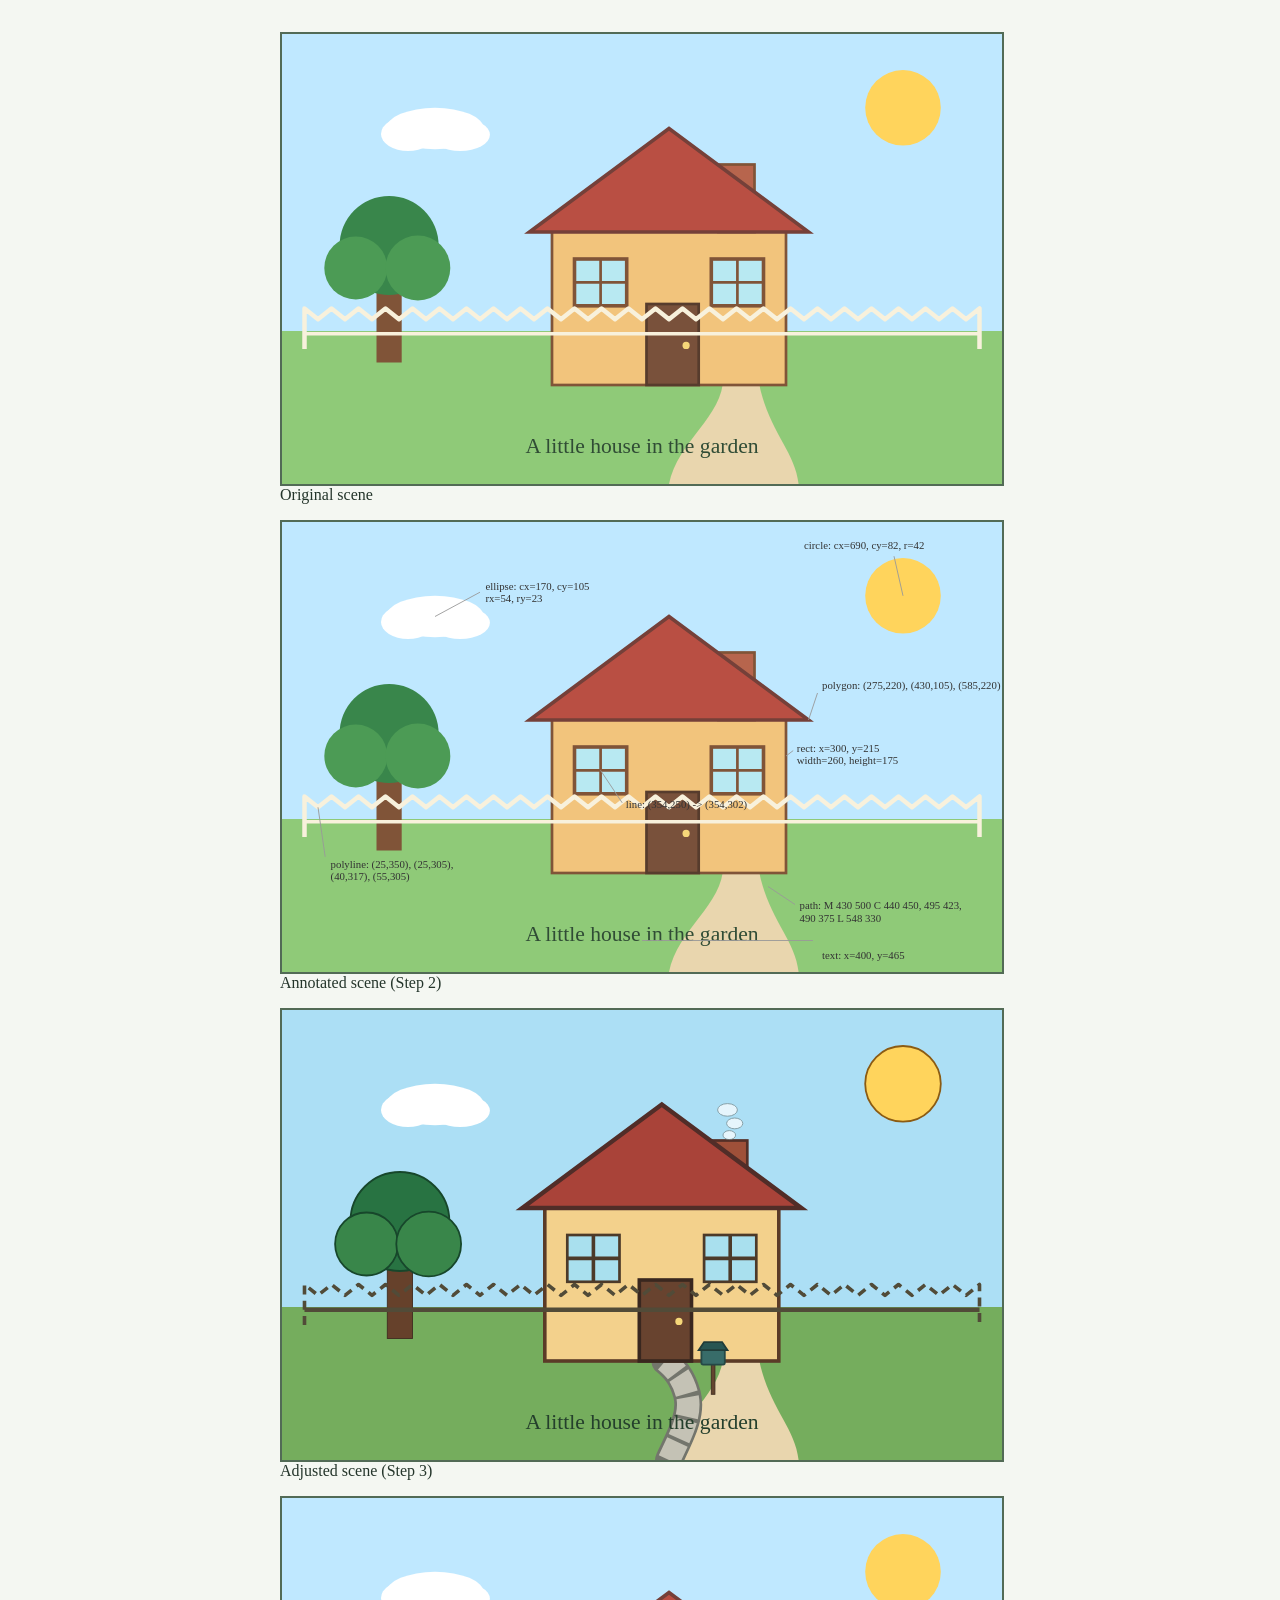
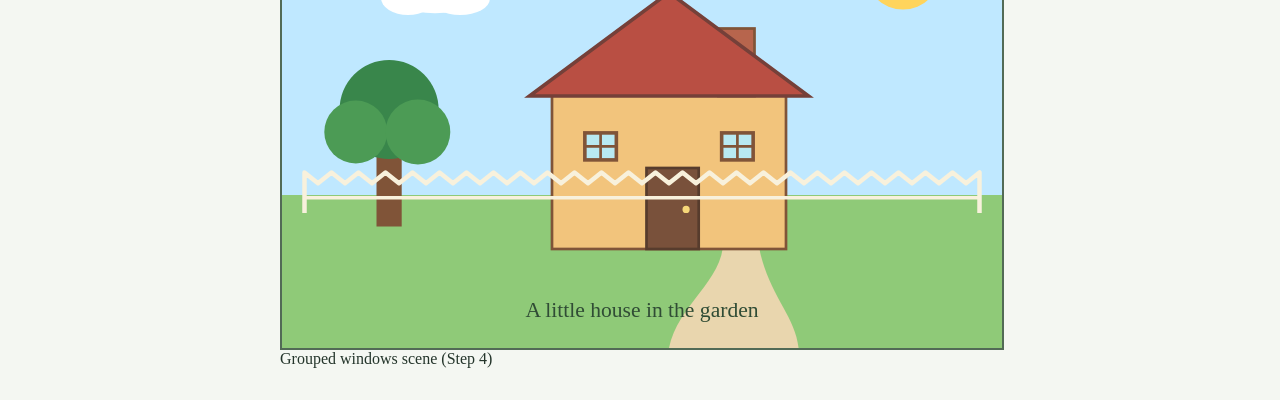
==== index.html @ 11bfbe21 "Create index.html" ====
<!DOCTYPE html>
<html lang="en">
<head>
	<meta charset="UTF-8">
	<meta name="viewport" content="width=device-width, initial-scale=1.0">
	<title>T04 – SVG House &amp; Garden</title>
	<style>
		body {
			margin: 2rem;
			background: #f4f7f2;
			color: #24352b;
			font-family: Georgia, "Times New Roman", serif;
		}

		main {
			max-width: 800px;
			margin: 0 auto;
		}

		svg {
			display: block;
			width: 100%;
			height: auto;
			border: 2px solid #526b56;
			background: #dff3ff;
		}

		#scene-annotated #annotations {
			font-size: 12px;
			fill: #333;
			stroke: #999;
			stroke-width: 1;
			pointer-events: none;
		}

		#scene-annotated #annotations text {
			stroke: none;
		}

		/* Higher-contrast colors and varied outlines for the adjusted copy only. */
		#scene-adjusted .adjusted-sky { fill: #acdff5; }
		#scene-adjusted .adjusted-lawn { fill: #75ad5d; }
		#scene-adjusted .adjusted-sun { stroke: #8b5b13; stroke-width: 2; }
		#scene-adjusted .tree-trunk { fill: #66412b; stroke: #402d20; stroke-width: 1; }
		#scene-adjusted .tree-canopy-main { fill: #287342; stroke: #17472b; stroke-width: 2; }
		#scene-adjusted .tree-canopy-side { fill: #39864a; stroke: #17472b; stroke-width: 2; }
		#scene-adjusted .house-wall { fill: #f3d18c; stroke: #5b3b27; stroke-width: 4; }
		#scene-adjusted .house-chimney { fill: #9f5039; stroke: #542f27; stroke-width: 3; }
		#scene-adjusted .house-roof { fill: #a94339; stroke: #512d28; stroke-width: 5; }
		#scene-adjusted .house-door { fill: #68432f; stroke: #39271f; stroke-width: 4; }
		#scene-adjusted .house-window { fill: #a9e0ee; stroke: #4c3a29; stroke-width: 3; }
		#scene-adjusted .window-crossbar { stroke: #4c3a29; stroke-width: 4; }
		/* Keep the fence dashed and visible against both the sky and lawn. */
		#scene-adjusted .fence { stroke: #514b38; stroke-width: 4; stroke-dasharray: 10 7; }
		#scene-adjusted .fence-rail { stroke: #514b38; stroke-width: 5; }
		#scene-adjusted .stone-walk-edge { fill: none; stroke: #73756c; stroke-width: 31; stroke-linecap: round; }
		#scene-adjusted .stone-walk { fill: none; stroke: #c4c2b5; stroke-width: 25; stroke-dasharray: 22 4; stroke-linecap: butt; }
		#scene-adjusted .mailbox-post { fill: #63452f; stroke: #402d21; stroke-width: 1; }
		#scene-adjusted .mailbox { fill: #386c69; stroke: #244946; stroke-width: 2; }
		#scene-adjusted .mailbox-roof { fill: #285552; stroke: #203c39; stroke-width: 2; }
		#scene-adjusted .chimney-smoke { fill: #ffffff; stroke: #6d7b7c; stroke-width: 1; opacity: 0.7; }
	</style>
</head>
<body>
	<main>
		<figure id="scene-original">
		<svg viewBox="0 0 800 500" role="img" aria-labelledby="scene-title scene-desc" xmlns="http://www.w3.org/2000/svg">
			<title id="scene-title">A house and garden</title>
			<desc id="scene-desc">A sunny garden with a tree, a small house, a picket fence, and a curved path leading to the front door.</desc>

			<rect x="0" y="0" width="800" height="330" fill="#bfe8ff" />
			<rect x="0" y="330" width="800" height="170" fill="#8fca78" />

			<circle cx="690" cy="82" r="42" fill="#ffd45c" />

			<ellipse cx="170" cy="105" rx="54" ry="23" fill="#ffffff" />
			<ellipse cx="140" cy="111" rx="30" ry="19" fill="#ffffff" />
			<ellipse cx="198" cy="112" rx="33" ry="18" fill="#ffffff" />

			<path d="M 430 500 C 440 450, 495 423, 490 375 C 486 350, 458 338, 450 330 L 548 330 C 540 355, 525 370, 532 397 C 544 444, 570 465, 574 500 Z" fill="#e9d6ae" />

			<rect x="105" y="270" width="28" height="95" fill="#805438" />
			<circle cx="119" cy="235" r="55" fill="#39864b" />
			<circle cx="82" cy="260" r="35" fill="#4c9b55" />
			<circle cx="151" cy="260" r="36" fill="#4c9b55" />

			<rect x="300" y="215" width="260" height="175" fill="#f2c47c" stroke="#805438" stroke-width="3" />
			<rect x="485" y="145" width="40" height="75" fill="#b7654d" stroke="#805438" stroke-width="3" />
			<polygon points="275,220 430,105 585,220" fill="#b94f43" stroke="#754039" stroke-width="4" />

			<rect x="405" y="300" width="58" height="90" fill="#79513b" stroke="#573c2d" stroke-width="3" />
			<circle cx="449" cy="346" r="4" fill="#f6d779" />

			<rect x="325" y="250" width="58" height="52" fill="#b8e9f2" stroke="#805438" stroke-width="4" />
			<line x1="354" y1="250" x2="354" y2="302" stroke="#805438" stroke-width="3" />
			<line x1="325" y1="276" x2="383" y2="276" stroke="#805438" stroke-width="3" />
			<rect x="477" y="250" width="58" height="52" fill="#b8e9f2" stroke="#805438" stroke-width="4" />
			<line x1="506" y1="250" x2="506" y2="302" stroke="#805438" stroke-width="3" />
			<line x1="477" y1="276" x2="535" y2="276" stroke="#805438" stroke-width="3" />

			<polyline points="25,350 25,305 40,317 55,305 70,317 85,305 100,317 115,305 130,317 145,305 160,317 175,305 190,317 205,305 220,317 235,305 250,317 265,305 280,317 295,305 310,317 325,305 340,317 355,305 370,317 385,305 400,317 415,305 430,317 445,305 460,317 475,305 490,317 505,305 520,317 535,305 550,317 565,305 580,317 595,305 610,317 625,305 640,317 655,305 670,317 685,305 700,317 715,305 730,317 745,305 760,317 775,305 775,350" fill="none" stroke="#f8f1dc" stroke-width="5" stroke-linejoin="round" />
			<line x1="25" y1="333" x2="775" y2="333" stroke="#f8f1dc" stroke-width="4" />

			<text x="400" y="465" text-anchor="middle" fill="#304c35" font-size="24">A little house in the garden</text>
		</svg>
			<figcaption>Original scene</figcaption>
		</figure>

		<figure id="scene-annotated-figure">
		<svg id="scene-annotated" viewBox="0 0 800 500" role="img" aria-labelledby="scene-annotated-title scene-annotated-desc" xmlns="http://www.w3.org/2000/svg">
			<title id="scene-annotated-title">A house and garden, annotated</title>
			<desc id="scene-annotated-desc">The original house and garden scene with labels identifying SVG shape attributes.</desc>

			<rect x="0" y="0" width="800" height="330" fill="#bfe8ff" />
			<rect x="0" y="330" width="800" height="170" fill="#8fca78" />

			<circle cx="690" cy="82" r="42" fill="#ffd45c" />

			<ellipse cx="170" cy="105" rx="54" ry="23" fill="#ffffff" />
			<ellipse cx="140" cy="111" rx="30" ry="19" fill="#ffffff" />
			<ellipse cx="198" cy="112" rx="33" ry="18" fill="#ffffff" />

			<path d="M 430 500 C 440 450, 495 423, 490 375 C 486 350, 458 338, 450 330 L 548 330 C 540 355, 525 370, 532 397 C 544 444, 570 465, 574 500 Z" fill="#e9d6ae" />

			<rect x="105" y="270" width="28" height="95" fill="#805438" />
			<circle cx="119" cy="235" r="55" fill="#39864b" />
			<circle cx="82" cy="260" r="35" fill="#4c9b55" />
			<circle cx="151" cy="260" r="36" fill="#4c9b55" />

			<rect x="300" y="215" width="260" height="175" fill="#f2c47c" stroke="#805438" stroke-width="3" />
			<rect x="485" y="145" width="40" height="75" fill="#b7654d" stroke="#805438" stroke-width="3" />
			<polygon points="275,220 430,105 585,220" fill="#b94f43" stroke="#754039" stroke-width="4" />

			<rect x="405" y="300" width="58" height="90" fill="#79513b" stroke="#573c2d" stroke-width="3" />
			<circle cx="449" cy="346" r="4" fill="#f6d779" />

			<rect x="325" y="250" width="58" height="52" fill="#b8e9f2" stroke="#805438" stroke-width="4" />
			<line x1="354" y1="250" x2="354" y2="302" stroke="#805438" stroke-width="3" />
			<line x1="325" y1="276" x2="383" y2="276" stroke="#805438" stroke-width="3" />
			<rect x="477" y="250" width="58" height="52" fill="#b8e9f2" stroke="#805438" stroke-width="4" />
			<line x1="506" y1="250" x2="506" y2="302" stroke="#805438" stroke-width="3" />
			<line x1="477" y1="276" x2="535" y2="276" stroke="#805438" stroke-width="3" />

			<polyline points="25,350 25,305 40,317 55,305 70,317 85,305 100,317 115,305 130,317 145,305 160,317 175,305 190,317 205,305 220,317 235,305 250,317 265,305 280,317 295,305 310,317 325,305 340,317 355,305 370,317 385,305 400,317 415,305 430,317 445,305 460,317 475,305 490,317 505,305 520,317 535,305 550,317 565,305 580,317 595,305 610,317 625,305 640,317 655,305 670,317 685,305 700,317 715,305 730,317 745,305 760,317 775,305 775,350" fill="none" stroke="#f8f1dc" stroke-width="5" stroke-linejoin="round" />
			<line x1="25" y1="333" x2="775" y2="333" stroke="#f8f1dc" stroke-width="4" />

			<text x="400" y="465" text-anchor="middle" fill="#304c35" font-size="24">A little house in the garden</text>

			<g id="annotations">
				<line x1="690" y1="82" x2="680" y2="38" />
				<text x="580" y="30">circle: cx=690, cy=82, r=42</text>

				<line x1="170" y1="105" x2="220" y2="78" />
				<text x="226" y="75">
					<tspan x="226" dy="0">ellipse: cx=170, cy=105</tspan>
					<tspan x="226" dy="14">rx=54, ry=23</tspan>
				</text>

				<line x1="585" y1="220" x2="595" y2="190" />
				<text x="600" y="185">polygon: (275,220), (430,105), (585,220)</text>

				<line x1="560" y1="260" x2="568" y2="254" />
				<text x="572" y="255">
					<tspan x="572" dy="0">rect: x=300, y=215</tspan>
					<tspan x="572" dy="14">width=260, height=175</tspan>
				</text>

				<line x1="354" y1="276" x2="378" y2="312" />
				<text x="382" y="318">line: (354,250) -&gt; (354,302)</text>

				<line x1="40" y1="317" x2="48" y2="372" />
				<text x="54" y="384">
					<tspan x="54" dy="0">polyline: (25,350), (25,305),</tspan>
					<tspan x="54" dy="14">(40,317), (55,305)</tspan>
				</text>

				<line x1="540" y1="405" x2="570" y2="425" />
				<text x="575" y="430">
					<tspan x="575" dy="0">path: M 430 500 C 440 450, 495 423,</tspan>
					<tspan x="575" dy="14">490 375 L 548 330</tspan>
				</text>

				<line x1="400" y1="465" x2="590" y2="465" />
				<text x="600" y="485">text: x=400, y=465</text>
			</g>
		</svg>
			<figcaption>Annotated scene (Step 2)</figcaption>
		</figure>

		<figure id="scene-adjusted-figure">
		<svg id="scene-adjusted" viewBox="0 0 800 500" role="img" aria-labelledby="scene-adjusted-title scene-adjusted-desc" xmlns="http://www.w3.org/2000/svg">
			<title id="scene-adjusted-title">A house and garden, adjusted</title>
			<desc id="scene-adjusted-desc">A high-contrast garden scene with a stone walk, mailbox, and chimney smoke.</desc>

			<rect class="adjusted-sky" x="0" y="0" width="800" height="330" />
			<rect class="adjusted-lawn" x="0" y="330" width="800" height="170" />

			<circle class="adjusted-sun" cx="690" cy="82" r="42" fill="#ffd45c" />

			<ellipse cx="170" cy="105" rx="54" ry="23" fill="#ffffff" />
			<ellipse cx="140" cy="111" rx="30" ry="19" fill="#ffffff" />
			<ellipse cx="198" cy="112" rx="33" ry="18" fill="#ffffff" />

			<path d="M 430 500 C 440 450, 495 423, 490 375 C 486 350, 458 338, 450 330 L 548 330 C 540 355, 525 370, 532 397 C 544 444, 570 465, 574 500 Z" fill="#e9d6ae" />

			<!-- Add a curved, segmented stone walk that meets the shifted doorway. -->
			<path class="stone-walk-edge" d="M 430 500 C 442 474, 456 450, 450 427 C 444 405, 434 397, 426 390" />
			<path class="stone-walk" d="M 430 500 C 442 474, 456 450, 450 427 C 444 405, 434 397, 426 390" />

			<!-- Nudge the tree toward the center to balance the scene. -->
			<g transform="translate(12 0)">
				<rect class="tree-trunk" x="105" y="270" width="28" height="95" />
				<circle class="tree-canopy-main" cx="119" cy="235" r="55" />
				<circle class="tree-canopy-side" cx="82" cy="260" r="35" />
				<circle class="tree-canopy-side" cx="151" cy="260" r="36" />
			</g>

			<!-- Shift the house slightly left; strengthen its outlines for contrast. -->
			<g transform="translate(-8 0)">
				<rect class="house-wall" x="300" y="215" width="260" height="175" />
				<rect class="house-chimney" x="485" y="145" width="40" height="75" />
				<ellipse class="chimney-smoke" cx="505" cy="139" rx="7" ry="5" />
				<ellipse class="chimney-smoke" cx="511" cy="126" rx="9" ry="6" />
				<ellipse class="chimney-smoke" cx="503" cy="111" rx="11" ry="7" />
				<polygon class="house-roof" points="275,220 430,105 585,220" />

				<rect class="house-door" x="405" y="300" width="58" height="90" />
				<circle cx="449" cy="346" r="4" fill="#f6d779" />

				<rect class="house-window" x="325" y="250" width="58" height="52" />
				<line class="window-crossbar" x1="354" y1="250" x2="354" y2="302" />
				<line class="window-crossbar" x1="325" y1="276" x2="383" y2="276" />
				<rect class="house-window" x="477" y="250" width="58" height="52" />
				<line class="window-crossbar" x1="506" y1="250" x2="506" y2="302" />
				<line class="window-crossbar" x1="477" y1="276" x2="535" y2="276" />
			</g>

			<!-- Add a small mailbox beside the approach to the front door. -->
			<rect class="mailbox-post" x="477" y="393" width="4" height="34" />
			<rect class="mailbox" x="466" y="377" width="26" height="17" rx="2" />
			<polygon class="mailbox-roof" points="463,378 495,378 489,369 469,369" />

			<polyline class="fence" points="25,350 25,305 40,317 55,305 70,317 85,305 100,317 115,305 130,317 145,305 160,317 175,305 190,317 205,305 220,317 235,305 250,317 265,305 280,317 295,305 310,317 325,305 340,317 355,305 370,317 385,305 400,317 415,305 430,317 445,305 460,317 475,305 490,317 505,305 520,317 535,305 550,317 565,305 580,317 595,305 610,317 625,305 640,317 655,305 670,317 685,305 700,317 715,305 730,317 745,305 760,317 775,305 775,350" fill="none" stroke-linejoin="round" />
			<line class="fence-rail" x1="25" y1="333" x2="775" y2="333" />

			<text x="400" y="465" text-anchor="middle" fill="#243f2c" font-size="24">A little house in the garden</text>
		</svg>
			<figcaption>Adjusted scene (Step 3)</figcaption>
		</figure>

		<figure id="scene-grouped-figure">
		<svg id="scene-grouped" viewBox="0 0 800 500" role="img" aria-labelledby="scene-grouped-title scene-grouped-desc" xmlns="http://www.w3.org/2000/svg">
			<title id="scene-grouped-title">A house and garden with grouped windows</title>
			<desc id="scene-grouped-desc">A sunny garden with a tree, a small house, a picket fence, and a curved path leading to the front door.</desc>

			<!-- Grouping keeps the window frame and both mullions reusable as one unit. -->
			<defs>
				<g id="window">
					<rect x="0" y="0" width="35" height="30" fill="#b8e9f2" stroke="#805438" stroke-width="4" />
					<line x1="17.5" y1="0" x2="17.5" y2="30" stroke="#805438" stroke-width="3" />
					<line x1="0" y1="15" x2="35" y2="15" stroke="#805438" stroke-width="3" />
				</g>
			</defs>

			<rect x="0" y="0" width="800" height="330" fill="#bfe8ff" />
			<rect x="0" y="330" width="800" height="170" fill="#8fca78" />

			<circle cx="690" cy="82" r="42" fill="#ffd45c" />

			<ellipse cx="170" cy="105" rx="54" ry="23" fill="#ffffff" />
			<ellipse cx="140" cy="111" rx="30" ry="19" fill="#ffffff" />
			<ellipse cx="198" cy="112" rx="33" ry="18" fill="#ffffff" />

			<path d="M 430 500 C 440 450, 495 423, 490 375 C 486 350, 458 338, 450 330 L 548 330 C 540 355, 525 370, 532 397 C 544 444, 570 465, 574 500 Z" fill="#e9d6ae" />

			<rect x="105" y="270" width="28" height="95" fill="#805438" />
			<circle cx="119" cy="235" r="55" fill="#39864b" />
			<circle cx="82" cy="260" r="35" fill="#4c9b55" />
			<circle cx="151" cy="260" r="36" fill="#4c9b55" />

			<rect x="300" y="215" width="260" height="175" fill="#f2c47c" stroke="#805438" stroke-width="3" />
			<rect x="485" y="145" width="40" height="75" fill="#b7654d" stroke="#805438" stroke-width="3" />
			<polygon points="275,220 430,105 585,220" fill="#b94f43" stroke="#754039" stroke-width="4" />

			<rect x="405" y="300" width="58" height="90" fill="#79513b" stroke="#573c2d" stroke-width="3" />
			<circle cx="449" cy="346" r="4" fill="#f6d779" />

			<!-- These offsets center the 35x30 windows at original centers (354,276) and (506,276). -->
			<use href="#window" transform="translate(336.5 261)" />
			<use href="#window" transform="translate(488.5 261)" />

			<polyline points="25,350 25,305 40,317 55,305 70,317 85,305 100,317 115,305 130,317 145,305 160,317 175,305 190,317 205,305 220,317 235,305 250,317 265,305 280,317 295,305 310,317 325,305 340,317 355,305 370,317 385,305 400,317 415,305 430,317 445,305 460,317 475,305 490,317 505,305 520,317 535,305 550,317 565,305 580,317 595,305 610,317 625,305 640,317 655,305 670,317 685,305 700,317 715,305 730,317 745,305 760,317 775,305 775,350" fill="none" stroke="#f8f1dc" stroke-width="5" stroke-linejoin="round" />
			<line x1="25" y1="333" x2="775" y2="333" stroke="#f8f1dc" stroke-width="4" />

			<text x="400" y="465" text-anchor="middle" fill="#304c35" font-size="24">A little house in the garden</text>
		</svg>
			<figcaption>Grouped windows scene (Step 4)</figcaption>
		</figure>
	</main>
</body>
</html>
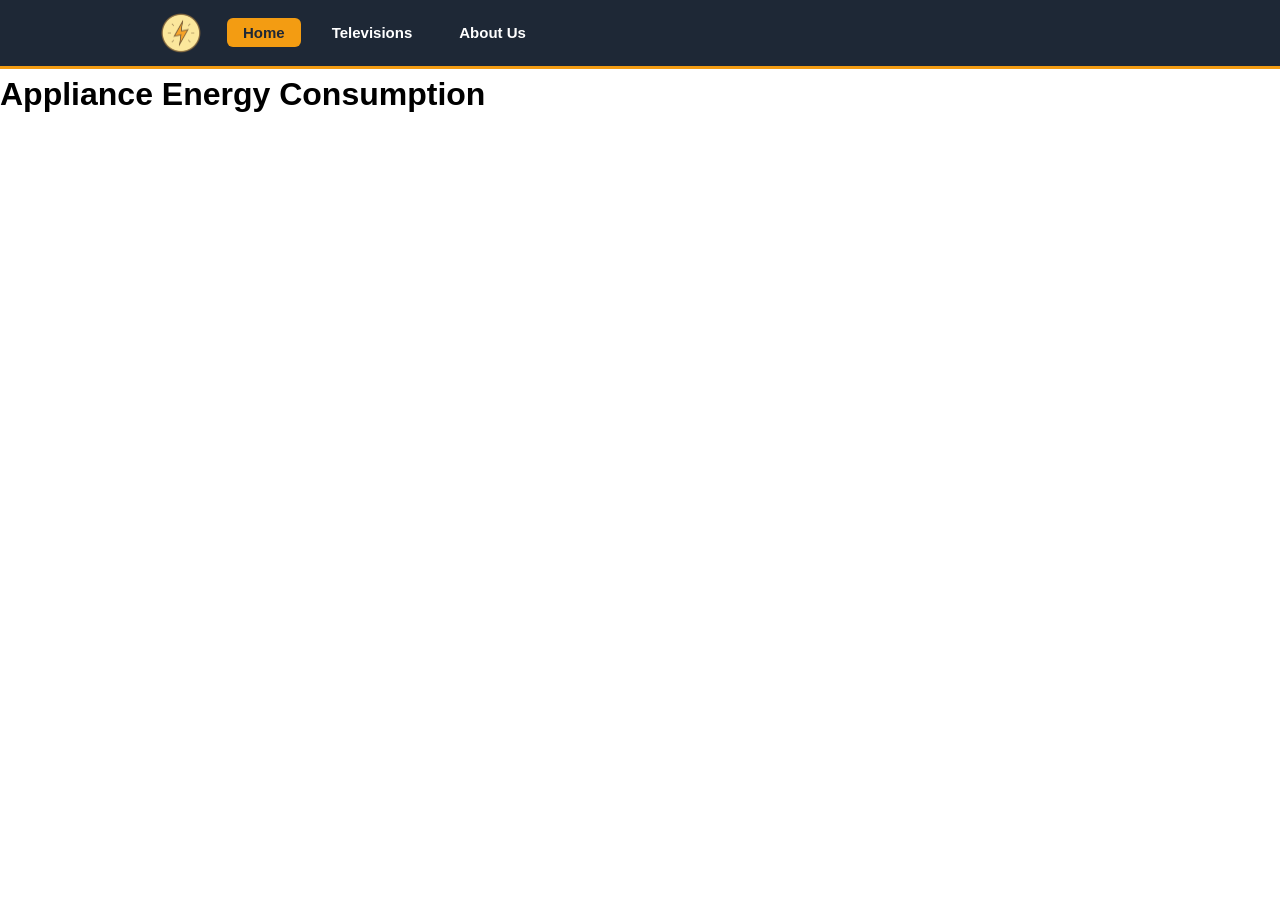
==== commit b21b004f: "feat: reset body; add h1/div/svg; link D3 and energy-d3.js; D3 — style h1, append paragraph, add SVG" ====
--- a/index.html
+++ b/index.html
@@ -1,301 +1,33 @@
 <!DOCTYPE html>
 <html lang="en">
 <head>
-	<meta charset="UTF-8">
-	<meta name="viewport" content="width=device-width, initial-scale=1.0">
-	<title>T04 – SVG House &amp; Garden</title>
-	<style>
-		body {
-			margin: 2rem;
-			background: #f4f7f2;
-			color: #24352b;
-			font-family: Georgia, "Times New Roman", serif;
-		}
-
-		main {
-			max-width: 800px;
-			margin: 0 auto;
-		}
-
-		svg {
-			display: block;
-			width: 100%;
-			height: auto;
-			border: 2px solid #526b56;
-			background: #dff3ff;
-		}
-
-		#scene-annotated #annotations {
-			font-size: 12px;
-			fill: #333;
-			stroke: #999;
-			stroke-width: 1;
-			pointer-events: none;
-		}
-
-		#scene-annotated #annotations text {
-			stroke: none;
-		}
-
-		/* Higher-contrast colors and varied outlines for the adjusted copy only. */
-		#scene-adjusted .adjusted-sky { fill: #acdff5; }
-		#scene-adjusted .adjusted-lawn { fill: #75ad5d; }
-		#scene-adjusted .adjusted-sun { stroke: #8b5b13; stroke-width: 2; }
-		#scene-adjusted .tree-trunk { fill: #66412b; stroke: #402d20; stroke-width: 1; }
-		#scene-adjusted .tree-canopy-main { fill: #287342; stroke: #17472b; stroke-width: 2; }
-		#scene-adjusted .tree-canopy-side { fill: #39864a; stroke: #17472b; stroke-width: 2; }
-		#scene-adjusted .house-wall { fill: #f3d18c; stroke: #5b3b27; stroke-width: 4; }
-		#scene-adjusted .house-chimney { fill: #9f5039; stroke: #542f27; stroke-width: 3; }
-		#scene-adjusted .house-roof { fill: #a94339; stroke: #512d28; stroke-width: 5; }
-		#scene-adjusted .house-door { fill: #68432f; stroke: #39271f; stroke-width: 4; }
-		#scene-adjusted .house-window { fill: #a9e0ee; stroke: #4c3a29; stroke-width: 3; }
-		#scene-adjusted .window-crossbar { stroke: #4c3a29; stroke-width: 4; }
-		/* Keep the fence dashed and visible against both the sky and lawn. */
-		#scene-adjusted .fence { stroke: #514b38; stroke-width: 4; stroke-dasharray: 10 7; }
-		#scene-adjusted .fence-rail { stroke: #514b38; stroke-width: 5; }
-		#scene-adjusted .stone-walk-edge { fill: none; stroke: #73756c; stroke-width: 31; stroke-linecap: round; }
-		#scene-adjusted .stone-walk { fill: none; stroke: #c4c2b5; stroke-width: 25; stroke-dasharray: 22 4; stroke-linecap: butt; }
-		#scene-adjusted .mailbox-post { fill: #63452f; stroke: #402d21; stroke-width: 1; }
-		#scene-adjusted .mailbox { fill: #386c69; stroke: #244946; stroke-width: 2; }
-		#scene-adjusted .mailbox-roof { fill: #285552; stroke: #203c39; stroke-width: 2; }
-		#scene-adjusted .chimney-smoke { fill: #ffffff; stroke: #6d7b7c; stroke-width: 1; opacity: 0.7; }
-	</style>
+  <meta charset="utf-8"/>
+  <meta name="viewport" content="width=device-width, initial-scale=1.0"/>
+  <meta name="description" content="Data Visualization" />
+  <meta name="keywords" content="HTML5, tags" />
+  <meta name="author" content="105802939" />
+  <title>Home</title>
+  <link rel="stylesheet" href="style.css">
 </head>
 <body>
-	<main>
-		<figure id="scene-original">
-		<svg viewBox="0 0 800 500" role="img" aria-labelledby="scene-title scene-desc" xmlns="http://www.w3.org/2000/svg">
-			<title id="scene-title">A house and garden</title>
-			<desc id="scene-desc">A sunny garden with a tree, a small house, a picket fence, and a curved path leading to the front door.</desc>
 
-			<rect x="0" y="0" width="800" height="330" fill="#bfe8ff" />
-			<rect x="0" y="330" width="800" height="170" fill="#8fca78" />
+  <header>
+    <nav class="navbar">
+      <a href="index.html" class="logo-link">
+        <img src="PowerIcon.png" alt="Power Logo" class="logo">
+      </a>
+      <ul class="nav-links">
+        <li><a href="index.html" class="nav-btn active">Home</a></li>
+        <li><a href="televisions.html" class="nav-btn">Televisions</a></li>
+        <li><a href="about.html" class="nav-btn">About Us</a></li>
+      </ul>
+    </nav>
+  </header>
 
-			<circle cx="690" cy="82" r="42" fill="#ffd45c" />
-
-			<ellipse cx="170" cy="105" rx="54" ry="23" fill="#ffffff" />
-			<ellipse cx="140" cy="111" rx="30" ry="19" fill="#ffffff" />
-			<ellipse cx="198" cy="112" rx="33" ry="18" fill="#ffffff" />
-
-			<path d="M 430 500 C 440 450, 495 423, 490 375 C 486 350, 458 338, 450 330 L 548 330 C 540 355, 525 370, 532 397 C 544 444, 570 465, 574 500 Z" fill="#e9d6ae" />
-
-			<rect x="105" y="270" width="28" height="95" fill="#805438" />
-			<circle cx="119" cy="235" r="55" fill="#39864b" />
-			<circle cx="82" cy="260" r="35" fill="#4c9b55" />
-			<circle cx="151" cy="260" r="36" fill="#4c9b55" />
-
-			<rect x="300" y="215" width="260" height="175" fill="#f2c47c" stroke="#805438" stroke-width="3" />
-			<rect x="485" y="145" width="40" height="75" fill="#b7654d" stroke="#805438" stroke-width="3" />
-			<polygon points="275,220 430,105 585,220" fill="#b94f43" stroke="#754039" stroke-width="4" />
-
-			<rect x="405" y="300" width="58" height="90" fill="#79513b" stroke="#573c2d" stroke-width="3" />
-			<circle cx="449" cy="346" r="4" fill="#f6d779" />
-
-			<rect x="325" y="250" width="58" height="52" fill="#b8e9f2" stroke="#805438" stroke-width="4" />
-			<line x1="354" y1="250" x2="354" y2="302" stroke="#805438" stroke-width="3" />
-			<line x1="325" y1="276" x2="383" y2="276" stroke="#805438" stroke-width="3" />
-			<rect x="477" y="250" width="58" height="52" fill="#b8e9f2" stroke="#805438" stroke-width="4" />
-			<line x1="506" y1="250" x2="506" y2="302" stroke="#805438" stroke-width="3" />
-			<line x1="477" y1="276" x2="535" y2="276" stroke="#805438" stroke-width="3" />
-
-			<polyline points="25,350 25,305 40,317 55,305 70,317 85,305 100,317 115,305 130,317 145,305 160,317 175,305 190,317 205,305 220,317 235,305 250,317 265,305 280,317 295,305 310,317 325,305 340,317 355,305 370,317 385,305 400,317 415,305 430,317 445,305 460,317 475,305 490,317 505,305 520,317 535,305 550,317 565,305 580,317 595,305 610,317 625,305 640,317 655,305 670,317 685,305 700,317 715,305 730,317 745,305 760,317 775,305 775,350" fill="none" stroke="#f8f1dc" stroke-width="5" stroke-linejoin="round" />
-			<line x1="25" y1="333" x2="775" y2="333" stroke="#f8f1dc" stroke-width="4" />
-
-			<text x="400" y="465" text-anchor="middle" fill="#304c35" font-size="24">A little house in the garden</text>
-		</svg>
-			<figcaption>Original scene</figcaption>
-		</figure>
-
-		<figure id="scene-annotated-figure">
-		<svg id="scene-annotated" viewBox="0 0 800 500" role="img" aria-labelledby="scene-annotated-title scene-annotated-desc" xmlns="http://www.w3.org/2000/svg">
-			<title id="scene-annotated-title">A house and garden, annotated</title>
-			<desc id="scene-annotated-desc">The original house and garden scene with labels identifying SVG shape attributes.</desc>
-
-			<rect x="0" y="0" width="800" height="330" fill="#bfe8ff" />
-			<rect x="0" y="330" width="800" height="170" fill="#8fca78" />
-
-			<circle cx="690" cy="82" r="42" fill="#ffd45c" />
-
-			<ellipse cx="170" cy="105" rx="54" ry="23" fill="#ffffff" />
-			<ellipse cx="140" cy="111" rx="30" ry="19" fill="#ffffff" />
-			<ellipse cx="198" cy="112" rx="33" ry="18" fill="#ffffff" />
-
-			<path d="M 430 500 C 440 450, 495 423, 490 375 C 486 350, 458 338, 450 330 L 548 330 C 540 355, 525 370, 532 397 C 544 444, 570 465, 574 500 Z" fill="#e9d6ae" />
-
-			<rect x="105" y="270" width="28" height="95" fill="#805438" />
-			<circle cx="119" cy="235" r="55" fill="#39864b" />
-			<circle cx="82" cy="260" r="35" fill="#4c9b55" />
-			<circle cx="151" cy="260" r="36" fill="#4c9b55" />
-
-			<rect x="300" y="215" width="260" height="175" fill="#f2c47c" stroke="#805438" stroke-width="3" />
-			<rect x="485" y="145" width="40" height="75" fill="#b7654d" stroke="#805438" stroke-width="3" />
-			<polygon points="275,220 430,105 585,220" fill="#b94f43" stroke="#754039" stroke-width="4" />
-
-			<rect x="405" y="300" width="58" height="90" fill="#79513b" stroke="#573c2d" stroke-width="3" />
-			<circle cx="449" cy="346" r="4" fill="#f6d779" />
-
-			<rect x="325" y="250" width="58" height="52" fill="#b8e9f2" stroke="#805438" stroke-width="4" />
-			<line x1="354" y1="250" x2="354" y2="302" stroke="#805438" stroke-width="3" />
-			<line x1="325" y1="276" x2="383" y2="276" stroke="#805438" stroke-width="3" />
-			<rect x="477" y="250" width="58" height="52" fill="#b8e9f2" stroke="#805438" stroke-width="4" />
-			<line x1="506" y1="250" x2="506" y2="302" stroke="#805438" stroke-width="3" />
-			<line x1="477" y1="276" x2="535" y2="276" stroke="#805438" stroke-width="3" />
-
-			<polyline points="25,350 25,305 40,317 55,305 70,317 85,305 100,317 115,305 130,317 145,305 160,317 175,305 190,317 205,305 220,317 235,305 250,317 265,305 280,317 295,305 310,317 325,305 340,317 355,305 370,317 385,305 400,317 415,305 430,317 445,305 460,317 475,305 490,317 505,305 520,317 535,305 550,317 565,305 580,317 595,305 610,317 625,305 640,317 655,305 670,317 685,305 700,317 715,305 730,317 745,305 760,317 775,305 775,350" fill="none" stroke="#f8f1dc" stroke-width="5" stroke-linejoin="round" />
-			<line x1="25" y1="333" x2="775" y2="333" stroke="#f8f1dc" stroke-width="4" />
-
-			<text x="400" y="465" text-anchor="middle" fill="#304c35" font-size="24">A little house in the garden</text>
-
-			<g id="annotations">
-				<line x1="690" y1="82" x2="680" y2="38" />
-				<text x="580" y="30">circle: cx=690, cy=82, r=42</text>
-
-				<line x1="170" y1="105" x2="220" y2="78" />
-				<text x="226" y="75">
-					<tspan x="226" dy="0">ellipse: cx=170, cy=105</tspan>
-					<tspan x="226" dy="14">rx=54, ry=23</tspan>
-				</text>
-
-				<line x1="585" y1="220" x2="595" y2="190" />
-				<text x="600" y="185">polygon: (275,220), (430,105), (585,220)</text>
-
-				<line x1="560" y1="260" x2="568" y2="254" />
-				<text x="572" y="255">
-					<tspan x="572" dy="0">rect: x=300, y=215</tspan>
-					<tspan x="572" dy="14">width=260, height=175</tspan>
-				</text>
-
-				<line x1="354" y1="276" x2="378" y2="312" />
-				<text x="382" y="318">line: (354,250) -&gt; (354,302)</text>
-
-				<line x1="40" y1="317" x2="48" y2="372" />
-				<text x="54" y="384">
-					<tspan x="54" dy="0">polyline: (25,350), (25,305),</tspan>
-					<tspan x="54" dy="14">(40,317), (55,305)</tspan>
-				</text>
-
-				<line x1="540" y1="405" x2="570" y2="425" />
-				<text x="575" y="430">
-					<tspan x="575" dy="0">path: M 430 500 C 440 450, 495 423,</tspan>
-					<tspan x="575" dy="14">490 375 L 548 330</tspan>
-				</text>
-
-				<line x1="400" y1="465" x2="590" y2="465" />
-				<text x="600" y="485">text: x=400, y=465</text>
-			</g>
-		</svg>
-			<figcaption>Annotated scene (Step 2)</figcaption>
-		</figure>
-
-		<figure id="scene-adjusted-figure">
-		<svg id="scene-adjusted" viewBox="0 0 800 500" role="img" aria-labelledby="scene-adjusted-title scene-adjusted-desc" xmlns="http://www.w3.org/2000/svg">
-			<title id="scene-adjusted-title">A house and garden, adjusted</title>
-			<desc id="scene-adjusted-desc">A high-contrast garden scene with a stone walk, mailbox, and chimney smoke.</desc>
-
-			<rect class="adjusted-sky" x="0" y="0" width="800" height="330" />
-			<rect class="adjusted-lawn" x="0" y="330" width="800" height="170" />
-
-			<circle class="adjusted-sun" cx="690" cy="82" r="42" fill="#ffd45c" />
-
-			<ellipse cx="170" cy="105" rx="54" ry="23" fill="#ffffff" />
-			<ellipse cx="140" cy="111" rx="30" ry="19" fill="#ffffff" />
-			<ellipse cx="198" cy="112" rx="33" ry="18" fill="#ffffff" />
-
-			<path d="M 430 500 C 440 450, 495 423, 490 375 C 486 350, 458 338, 450 330 L 548 330 C 540 355, 525 370, 532 397 C 544 444, 570 465, 574 500 Z" fill="#e9d6ae" />
-
-			<!-- Add a curved, segmented stone walk that meets the shifted doorway. -->
-			<path class="stone-walk-edge" d="M 430 500 C 442 474, 456 450, 450 427 C 444 405, 434 397, 426 390" />
-			<path class="stone-walk" d="M 430 500 C 442 474, 456 450, 450 427 C 444 405, 434 397, 426 390" />
-
-			<!-- Nudge the tree toward the center to balance the scene. -->
-			<g transform="translate(12 0)">
-				<rect class="tree-trunk" x="105" y="270" width="28" height="95" />
-				<circle class="tree-canopy-main" cx="119" cy="235" r="55" />
-				<circle class="tree-canopy-side" cx="82" cy="260" r="35" />
-				<circle class="tree-canopy-side" cx="151" cy="260" r="36" />
-			</g>
-
-			<!-- Shift the house slightly left; strengthen its outlines for contrast. -->
-			<g transform="translate(-8 0)">
-				<rect class="house-wall" x="300" y="215" width="260" height="175" />
-				<rect class="house-chimney" x="485" y="145" width="40" height="75" />
-				<ellipse class="chimney-smoke" cx="505" cy="139" rx="7" ry="5" />
-				<ellipse class="chimney-smoke" cx="511" cy="126" rx="9" ry="6" />
-				<ellipse class="chimney-smoke" cx="503" cy="111" rx="11" ry="7" />
-				<polygon class="house-roof" points="275,220 430,105 585,220" />
-
-				<rect class="house-door" x="405" y="300" width="58" height="90" />
-				<circle cx="449" cy="346" r="4" fill="#f6d779" />
-
-				<rect class="house-window" x="325" y="250" width="58" height="52" />
-				<line class="window-crossbar" x1="354" y1="250" x2="354" y2="302" />
-				<line class="window-crossbar" x1="325" y1="276" x2="383" y2="276" />
-				<rect class="house-window" x="477" y="250" width="58" height="52" />
-				<line class="window-crossbar" x1="506" y1="250" x2="506" y2="302" />
-				<line class="window-crossbar" x1="477" y1="276" x2="535" y2="276" />
-			</g>
-
-			<!-- Add a small mailbox beside the approach to the front door. -->
-			<rect class="mailbox-post" x="477" y="393" width="4" height="34" />
-			<rect class="mailbox" x="466" y="377" width="26" height="17" rx="2" />
-			<polygon class="mailbox-roof" points="463,378 495,378 489,369 469,369" />
-
-			<polyline class="fence" points="25,350 25,305 40,317 55,305 70,317 85,305 100,317 115,305 130,317 145,305 160,317 175,305 190,317 205,305 220,317 235,305 250,317 265,305 280,317 295,305 310,317 325,305 340,317 355,305 370,317 385,305 400,317 415,305 430,317 445,305 460,317 475,305 490,317 505,305 520,317 535,305 550,317 565,305 580,317 595,305 610,317 625,305 640,317 655,305 670,317 685,305 700,317 715,305 730,317 745,305 760,317 775,305 775,350" fill="none" stroke-linejoin="round" />
-			<line class="fence-rail" x1="25" y1="333" x2="775" y2="333" />
-
-			<text x="400" y="465" text-anchor="middle" fill="#243f2c" font-size="24">A little house in the garden</text>
-		</svg>
-			<figcaption>Adjusted scene (Step 3)</figcaption>
-		</figure>
-
-		<figure id="scene-grouped-figure">
-		<svg id="scene-grouped" viewBox="0 0 800 500" role="img" aria-labelledby="scene-grouped-title scene-grouped-desc" xmlns="http://www.w3.org/2000/svg">
-			<title id="scene-grouped-title">A house and garden with grouped windows</title>
-			<desc id="scene-grouped-desc">A sunny garden with a tree, a small house, a picket fence, and a curved path leading to the front door.</desc>
-
-			<!-- Grouping keeps the window frame and both mullions reusable as one unit. -->
-			<defs>
-				<g id="window">
-					<rect x="0" y="0" width="35" height="30" fill="#b8e9f2" stroke="#805438" stroke-width="4" />
-					<line x1="17.5" y1="0" x2="17.5" y2="30" stroke="#805438" stroke-width="3" />
-					<line x1="0" y1="15" x2="35" y2="15" stroke="#805438" stroke-width="3" />
-				</g>
-			</defs>
-
-			<rect x="0" y="0" width="800" height="330" fill="#bfe8ff" />
-			<rect x="0" y="330" width="800" height="170" fill="#8fca78" />
-
-			<circle cx="690" cy="82" r="42" fill="#ffd45c" />
-
-			<ellipse cx="170" cy="105" rx="54" ry="23" fill="#ffffff" />
-			<ellipse cx="140" cy="111" rx="30" ry="19" fill="#ffffff" />
-			<ellipse cx="198" cy="112" rx="33" ry="18" fill="#ffffff" />
-
-			<path d="M 430 500 C 440 450, 495 423, 490 375 C 486 350, 458 338, 450 330 L 548 330 C 540 355, 525 370, 532 397 C 544 444, 570 465, 574 500 Z" fill="#e9d6ae" />
-
-			<rect x="105" y="270" width="28" height="95" fill="#805438" />
-			<circle cx="119" cy="235" r="55" fill="#39864b" />
-			<circle cx="82" cy="260" r="35" fill="#4c9b55" />
-			<circle cx="151" cy="260" r="36" fill="#4c9b55" />
-
-			<rect x="300" y="215" width="260" height="175" fill="#f2c47c" stroke="#805438" stroke-width="3" />
-			<rect x="485" y="145" width="40" height="75" fill="#b7654d" stroke="#805438" stroke-width="3" />
-			<polygon points="275,220 430,105 585,220" fill="#b94f43" stroke="#754039" stroke-width="4" />
-
-			<rect x="405" y="300" width="58" height="90" fill="#79513b" stroke="#573c2d" stroke-width="3" />
-			<circle cx="449" cy="346" r="4" fill="#f6d779" />
-
-			<!-- These offsets center the 35x30 windows at original centers (354,276) and (506,276). -->
-			<use href="#window" transform="translate(336.5 261)" />
-			<use href="#window" transform="translate(488.5 261)" />
-
-			<polyline points="25,350 25,305 40,317 55,305 70,317 85,305 100,317 115,305 130,317 145,305 160,317 175,305 190,317 205,305 220,317 235,305 250,317 265,305 280,317 295,305 310,317 325,305 340,317 355,305 370,317 385,305 400,317 415,305 430,317 445,305 460,317 475,305 490,317 505,305 520,317 535,305 550,317 565,305 580,317 595,305 610,317 625,305 640,317 655,305 670,317 685,305 700,317 715,305 730,317 745,305 760,317 775,305 775,350" fill="none" stroke="#f8f1dc" stroke-width="5" stroke-linejoin="round" />
-			<line x1="25" y1="333" x2="775" y2="333" stroke="#f8f1dc" stroke-width="4" />
-
-			<text x="400" y="465" text-anchor="middle" fill="#304c35" font-size="24">A little house in the garden</text>
-		</svg>
-			<figcaption>Grouped windows scene (Step 4)</figcaption>
-		</figure>
-	</main>
+  <h1>Appliance Energy Consumption</h1>
+    <div id="content"></div>
+    <svg width="300" height="150"></svg>
+    <script src="https://d3js.org/d3.v7.min.js"></script>
+    <script src="energy-d3.js"></script>
 </body>
-</html>
+</html>
--- a/style.css
+++ b/style.css
@@ -0,0 +1,177 @@
+* {
+  margin: 0;
+  padding: 0;
+  box-sizing: border-box;
+}
+
+body {
+  font-family: -apple-system, BlinkMacSystemFont, "Segoe UI", Roboto, Helvetica, Arial, sans-serif;
+  background-color: #ffffff;
+  color: #111111;
+  line-height: 1.6;
+  display: flex;
+  flex-direction: column;
+  min-height: 100vh;
+}
+
+header, footer {
+  background-color: #1e2836;
+  border-bottom: 3px solid #f39c12;
+}
+
+footer {
+  border-bottom: none;
+  border-top: 3px solid #f39c12;
+  margin-top: auto;
+  color: #ffffff;
+}
+
+.navbar {
+  max-width: 1000px;
+  margin: 0 auto;
+  padding: 12px 20px;
+  display: flex;
+  align-items: center;
+  gap: 25px;
+}
+
+.logo-link {
+  display: flex;
+  align-items: center;
+  text-decoration: none;
+}
+
+.logo {
+  width: 42px;
+  height: 42px;
+  border-radius: 50%;
+  object-fit: cover;
+  transition: transform 0.2s ease;
+}
+
+.logo:hover {
+  transform: scale(1.05);
+}
+
+.nav-links {
+  display: flex;
+  list-style: none;
+  gap: 15px;
+  align-items: center;
+}
+
+.nav-btn {
+  color: #ffffff;
+  text-decoration: none;
+  font-weight: 600;
+  font-size: 15px;
+  padding: 6px 16px;
+  border-radius: 6px;
+  transition: background-color 0.2s;
+}
+
+.nav-btn:hover {
+  color: #f39c12;
+}
+
+.nav-btn.active {
+  background-color: #f39c12;
+  color: #1e2836;
+}
+.nav-links a.active {
+  background-color: #f39c12;
+  color: #1e2836;
+  font-weight: bold;
+}
+
+.container {
+  max-width: 1000px;
+  width: 90%;
+  margin: 30px auto;
+  flex: 1;
+}
+
+h1 {
+  font-size: 32px;
+  font-weight: 800;
+  margin-bottom: 12px;
+  color: #000000;
+}
+
+h2 {
+  font-size: 22px;
+  font-weight: 700;
+  margin: 25px 0 15px 0;
+  color: #000000;
+}
+
+.intro-text {
+  font-size: 16px;
+  margin-bottom: 25px;
+  color: #333333;
+}
+
+.content-card {
+  background-color: #fdfbf2;
+  border: 1px solid #f2edd9;
+  border-radius: 12px;
+  padding: 25px 30px;
+  margin-bottom: 30px;
+}
+
+.content-card h2 {
+  margin-top: 0;
+}
+
+.content-card ul {
+  margin-left: 20px;
+  margin-top: 10px;
+  margin-bottom: 10px;
+}
+
+.content-card li {
+  margin-bottom: 8px;
+}
+
+.placeholder-note {
+  margin-top: 15px;
+}
+
+.charts-section {
+  display: flex;
+  flex-direction: column;
+  gap: 25px;
+  margin: 20px 0;
+}
+
+.chart-item {
+  background: #ffffff;
+  border: 1px solid #eeeeee;
+  padding: 20px;
+  border-radius: 8px;
+}
+
+.chart-item img {
+  max-width: 100%;
+  height: auto;
+  margin: 12px 0;
+  display: block;
+}
+
+.footer-container {
+  max-width: 1000px;
+  margin: 0 auto;
+  padding: 18px 20px;
+  display: flex;
+  justify-content: space-between;
+  align-items: center;
+  font-size: 14px;
+}
+
+@media (max-width: 650px) {
+  .footer-container {
+    flex-direction: column;
+    gap: 8px;
+    text-align: center;
+  }
+}
